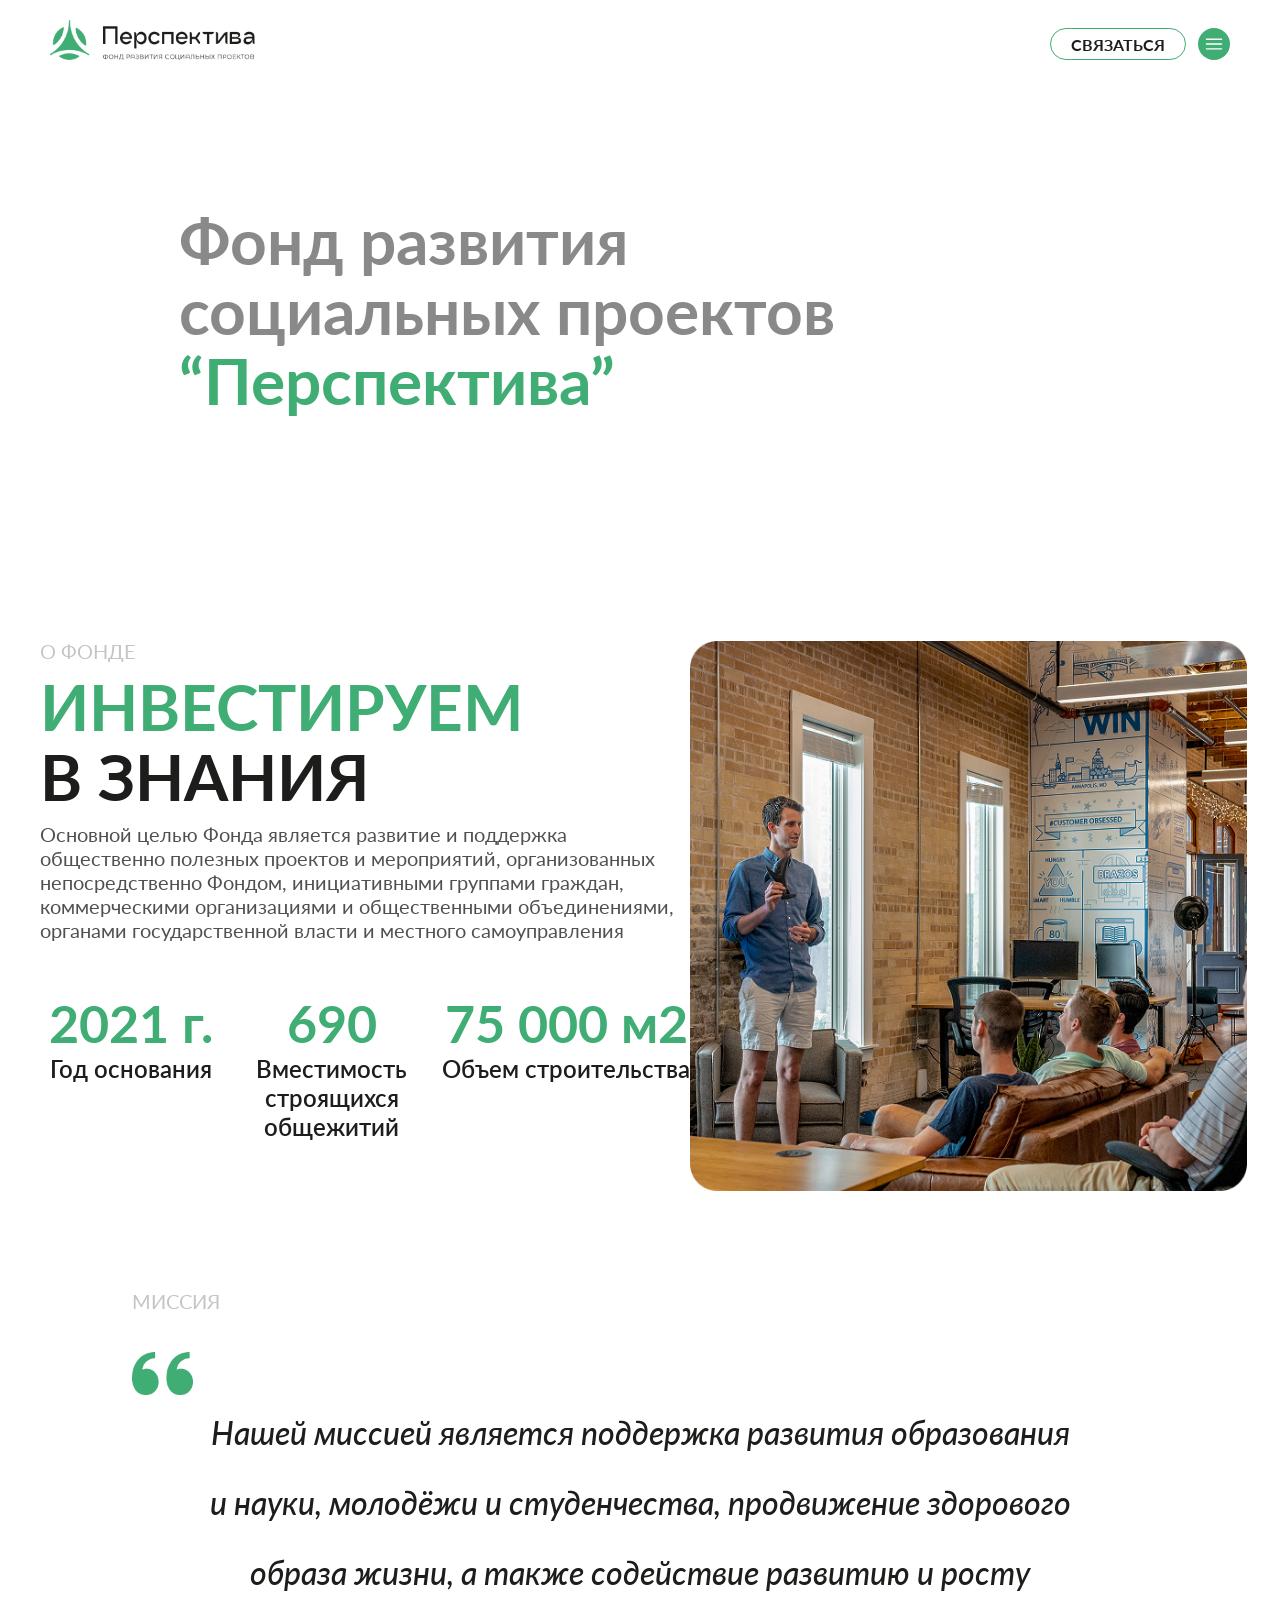
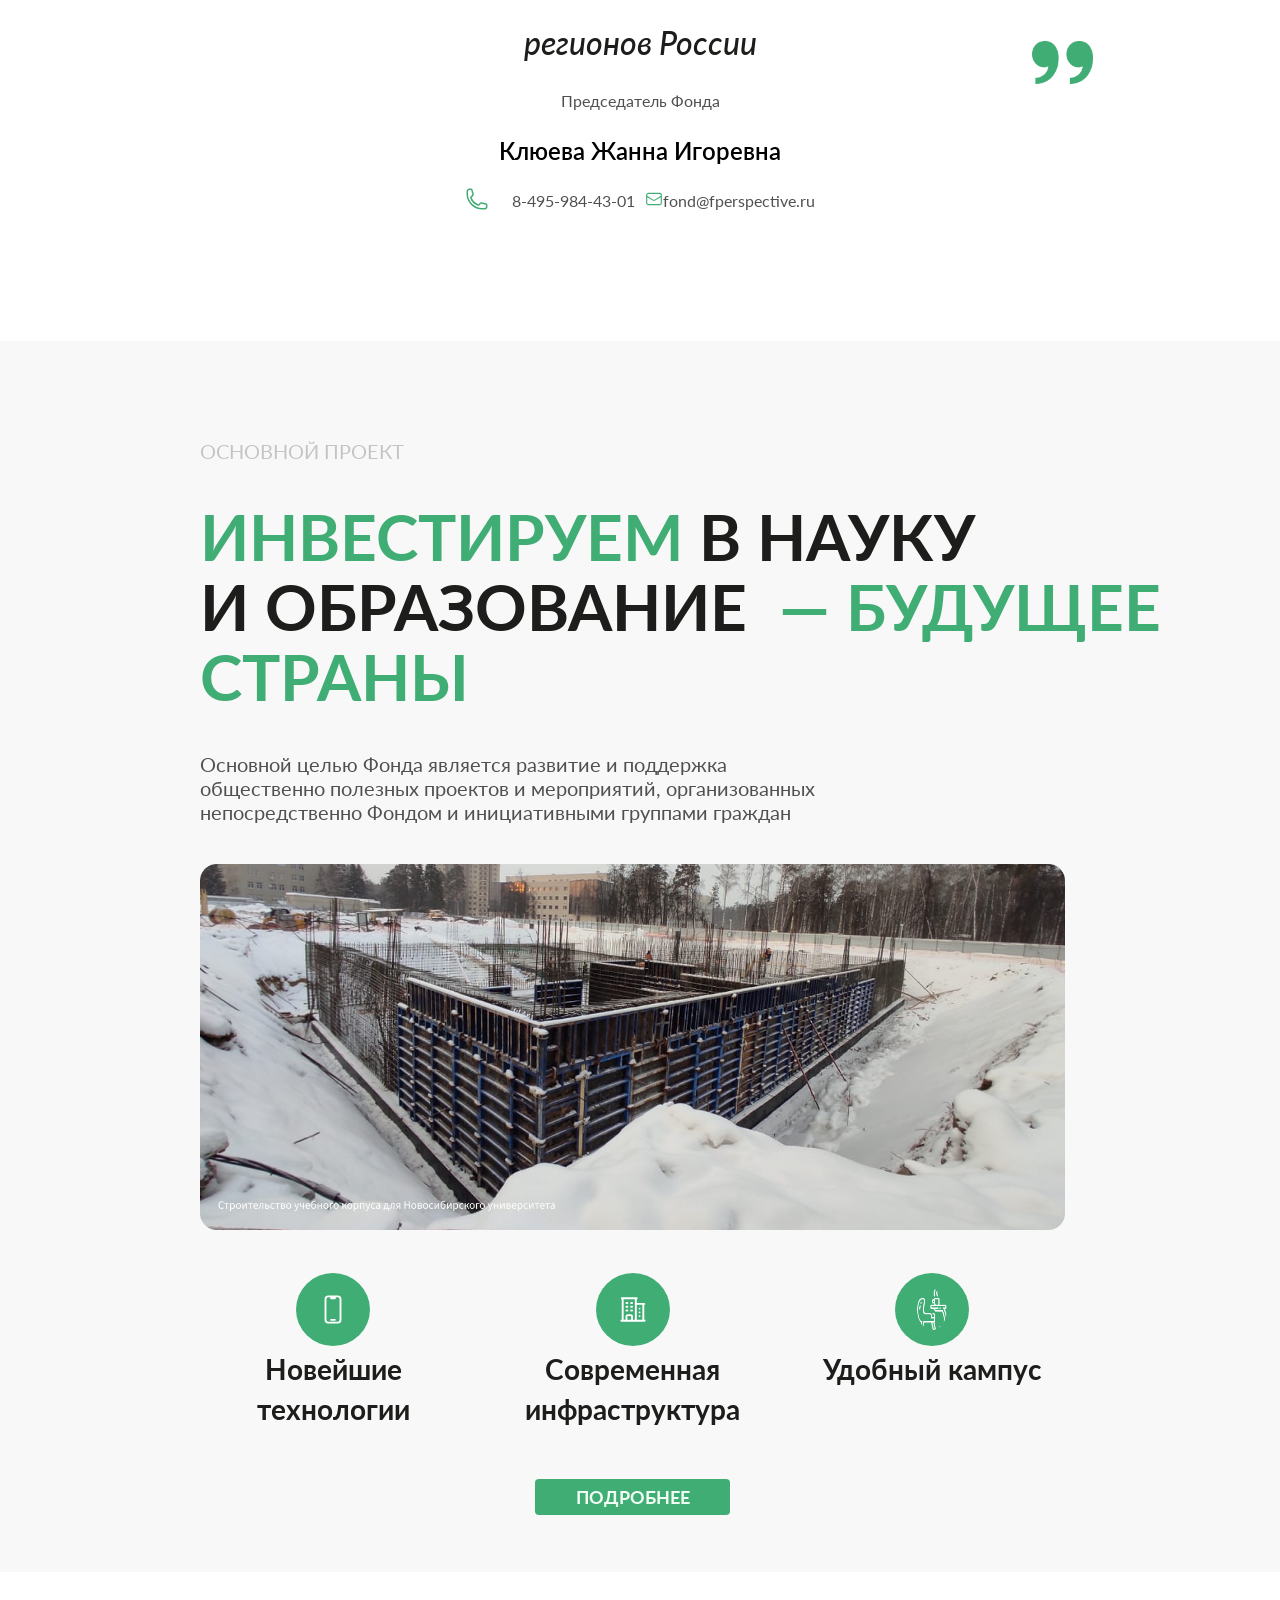
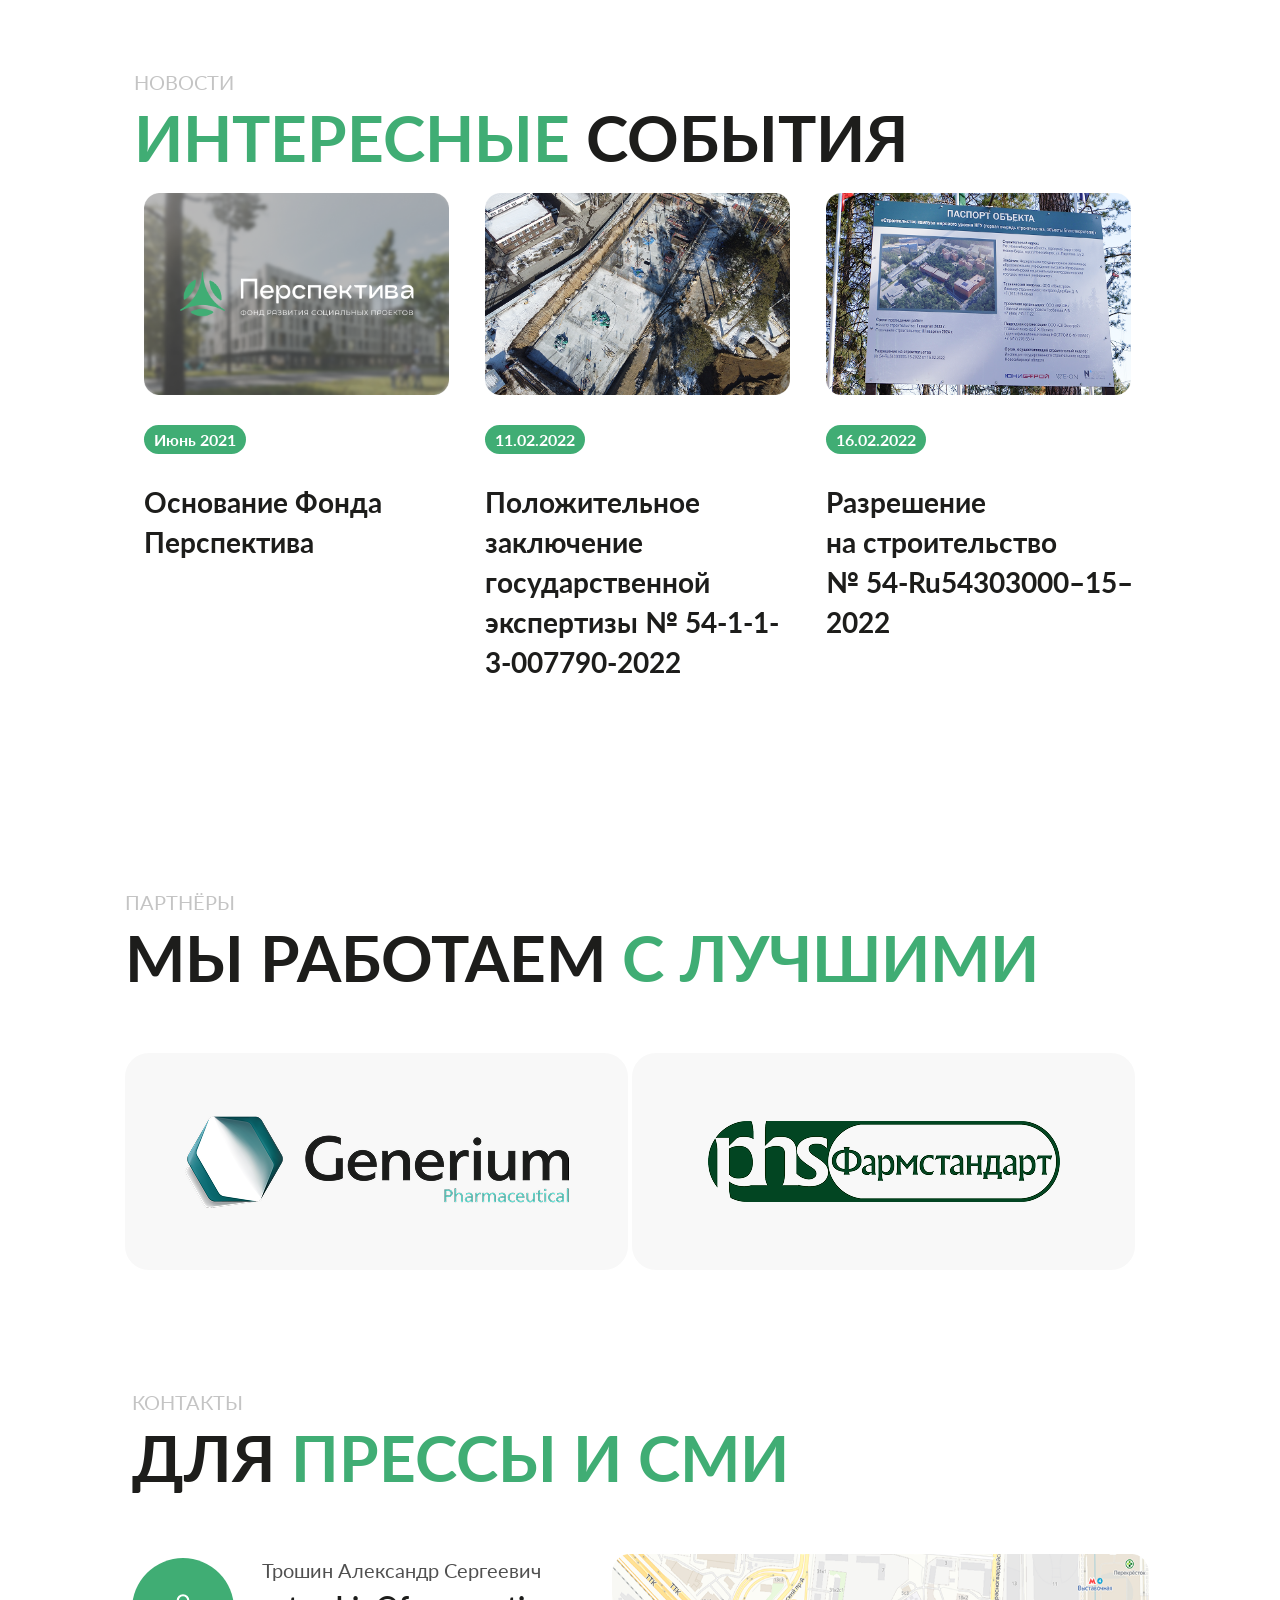
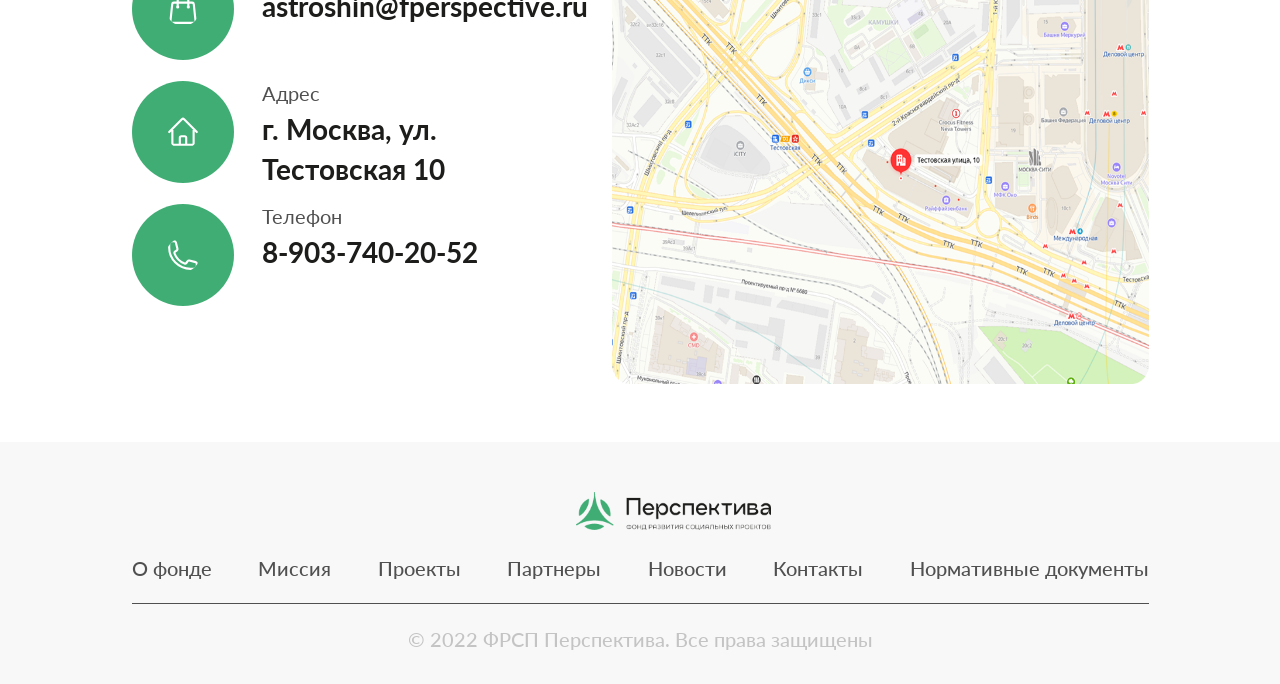
==== index.html @ 90fdb2c3 "nines commit" ====
<!doctype html>
<html lang="en">
  <head>
    <meta charset="UTF-8" />
    <meta name="viewport" content="width=device-width, initial-scale=1.0" />
    <title>Перспектива</title>
    <link rel="stylesheet" href="./style.css" />
    <link rel="icon" href="./icon.png" />
  </head>
  <body>
    <div class="head">
      <img src="./Group 4194.png" alt="icon" class="icon" />

      <div class="header">
        <button class="cvyaz">Cвязаться</button>

        <svg
          xmlns="http://www.w3.org/2000/svg"
          fill="none"
          viewBox="0 0 24 24"
          stroke-width="1.5"
          stroke="currentColor"
          class="size-6"
        >
          <path
            stroke-linecap="round"
            stroke-linejoin="round"
            d="M3.75 6.75h16.5M3.75 12h16.5m-16.5 5.25h16.5"
          />
        </svg>
      </div>
    </div>

    <div class="fond">
      <h1>Фонд развития социальных проектов <b>“Перспектива”</b></h1>
    </div>

    <div class="invest">
      <div class="text">
        <span class="ofonde">о фонде</span>
        <p class="h1"><b>инвестируем</b> в знания</p>
        <p class="typography">
          Основной целью Фонда является развитие и поддержка общественно
          полезных проектов и мероприятий, организованных непосредственно
          Фондом, инициативными группами граждан, коммерческими организациями
          и общественными объединениями, органами государственной власти
          и местного самоуправления
        </p>

        <div class="year">
          <div class="year1">
            <span class="number">2021 г.</span>
            <span class="informat">Год основания</span>
          </div>

          <div class="year2">
            <span class="number">690</span>
            <span class="informat">Вместимость строящихся общежитий</span>
          </div>

          <div class="year3">
            <span class="number">75 000 м2</span>
            <span class="informat">Объем строительства</span>
          </div>
        </div>
      </div>

      <img src="./Rectangle 6.png" alt="" />
    </div>

    <div class="mission">
      <span class="ofonde">МИССИЯ</span><br />
      <img src="./“.png" alt="" class="kovickhka" />

      <div class="we">
        <span class="our"
          >Нашей миссией является поддержка развития образования и науки,
          молодёжи и студенчества, продвижение здорового образа жизни, а также
          содействие развитию и росту регионов России</span
        >
      </div>
      <img src="./“ (1).png" alt="" class="kovickhka two" />

      <div class="kontakt">
        <p class="predced">Председатель Фонда</p>
        <p class="name">Клюева Жанна Игоревна</p>

        <div class="contacts">
          <div class="contakt">
            <svg
              xmlns="http://www.w3.org/2000/svg"
              fill="none"
              viewBox="0 0 24 24"
              stroke-width="1.5"
              stroke="currentColor"
              class="size-5"
            >
              <path
                stroke-linecap="round"
                stroke-linejoin="round"
                d="M2.25 6.75c0 8.284 6.716 15 15 15h2.25a2.25 2.25 0 0 0 2.25-2.25v-1.372c0-.516-.351-.966-.852-1.091l-4.423-1.106c-.44-.11-.902.055-1.173.417l-.97 1.293c-.282.376-.769.542-1.21.38a12.035 12.035 0 0 1-7.143-7.143c-.162-.441.004-.928.38-1.21l1.293-.97c.363-.271.527-.734.417-1.173L6.963 3.102a1.125 1.125 0 0 0-1.091-.852H4.5A2.25 2.25 0 0 0 2.25 4.5v2.25Z"
              />
            </svg>
            <span class="kantakt">8-495-984-43-01</span>
          </div>

          <div class="contakt">
            <svg
              xmlns="http://www.w3.org/2000/svg"
              fill="none"
              viewBox="0 0 24 24"
              stroke-width="1.5"
              stroke="currentColor"
              class="size-5"
            >
              <path
                stroke-linecap="round"
                stroke-linejoin="round"
                d="M21.75 6.75v10.5a2.25 2.25 0 0 1-2.25 2.25h-15a2.25 2.25 0 0 1-2.25-2.25V6.75m19.5 0A2.25 2.25 0 0 0 19.5 4.5h-15a2.25 2.25 0 0 0-2.25 2.25m19.5 0v.243a2.25 2.25 0 0 1-1.07 1.916l-7.5 4.615a2.25 2.25 0 0 1-2.36 0L3.32 8.91a2.25 2.25 0 0 1-1.07-1.916V6.75"
              />
            </svg>

            <span class="kantakt">fond@fperspective.ru</span>
          </div>
        </div>
      </div>
    </div>

    <div class="sciance">
      <span class="ofonde margin">ОСНОВНОЙ ПРОЕКТ</span>
      <p class="h1 mar">
        <b>Инвестируем</b> в науку и образование <b> — будущее страны</b>
      </p>
      <p class="osnova">
        Основной целью Фонда является развитие и поддержка общественно полезных
        проектов и мероприятий, организованных непосредственно Фондом
        и инициативными группами граждан
      </p>

      <img src="./Frame 51.png" alt="" class="Frame" />

      <div class="tech">
        <div class="techno">
          <svg
            xmlns="http://www.w3.org/2000/svg"
            fill="none"
            viewBox="0 0 24 24"
            stroke-width="1.5"
            stroke="currentColor"
            class="size-4"
          >
            <path
              stroke-linecap="round"
              stroke-linejoin="round"
              d="M10.5 1.5H8.25A2.25 2.25 0 0 0 6 3.75v16.5a2.25 2.25 0 0 0 2.25 2.25h7.5A2.25 2.25 0 0 0 18 20.25V3.75a2.25 2.25 0 0 0-2.25-2.25H13.5m-3 0V3h3V1.5m-3 0h3m-3 18.75h3"
            />
          </svg>

          <p class="tekh">Новейшие технологии</p>
        </div>

        <div class="techno">
          <svg
            xmlns="http://www.w3.org/2000/svg"
            fill="none"
            viewBox="0 0 24 24"
            stroke-width="1.5"
            stroke="currentColor"
            class="size-4"
          >
            <path
              stroke-linecap="round"
              stroke-linejoin="round"
              d="M2.25 21h19.5m-18-18v18m10.5-18v18m6-13.5V21M6.75 6.75h.75m-.75 3h.75m-.75 3h.75m3-6h.75m-.75 3h.75m-.75 3h.75M6.75 21v-3.375c0-.621.504-1.125 1.125-1.125h2.25c.621 0 1.125.504 1.125 1.125V21M3 3h12m-.75 4.5H21m-3.75 3.75h.008v.008h-.008v-.008Zm0 3h.008v.008h-.008v-.008Zm0 3h.008v.008h-.008v-.008Z"
            />
          </svg>

          <p class="tekh">Современная инфраструктура</p>

          <button class="podrobnee">Подробнее</button>
        </div>

        <div class="techno">
          <img src="./Group.png" alt="" class="size-4" />

          <p class="tekh">Удобный кампус</p>
        </div>
      </div>
    </div>

    <div class="cobitie">
      <span class="ofonde">Новости</span>
      <p class="h1"><b>иНТЕРЕСНЫЕ</b> СОБЫТИЯ</p>

      <div class="kartochki">
        <div class="karta">
          <img src="./Frame 4121.png" alt="" class="kartchka" />
          <span class="data">Июнь 2021</span>
          <p class="aboutdata">Основание Фонда Перспектива</p>
        </div>

        <div class="karta">
          <img src="./Rectangle 28.png" alt="" class="kartchka" />
          <span class="data">11.02.2022</span>
          <p class="aboutdata">
            Положительное заключение государственной экспертизы №
            54-1-1-3-007790-2022
          </p>
        </div>

        <div class="karta">
          <img src="./Rectangle 28 (1).png" alt="" class="kartchka" />
          <span class="data">16.02.2022</span>
          <p class="aboutdata">
            Разрешение на строительство № 54-Ru54303000–15–2022
          </p>
        </div>
      </div>
    </div>

    <div class="partnor">
      <span class="ofonde">Партнёры</span>
      <p class="h1">МЫ РАБОТАЕМ <b>С ЛУЧШИМИ</b></p>
      <div class="iconki">
        <div class="iconka">
          <img src="./generium_logo_pharm.png" alt="" />
        </div>

        <div class="iconka">
          <img src="./farmstandart.png" alt="" />
        </div>
      </div>
    </div>

    <div class="pressa">
      <span class="ofonde">кОНТАКТЫ</span>
      <p class="h1">Для <b>прессы и СМИ</b></p>

      <div class="koordinata">
        <div class="nomera">
          <div class="nomer">
            <svg
              xmlns="http://www.w3.org/2000/svg"
              fill="none"
              viewBox="0 0 24 24"
              stroke-width="1.5"
              stroke="currentColor"
              class="size-3"
            >
              <path
                stroke-linecap="round"
                stroke-linejoin="round"
                d="M15.75 10.5V6a3.75 3.75 0 1 0-7.5 0v4.5m11.356-1.993 1.263 12c.07.665-.45 1.243-1.119 1.243H4.25a1.125 1.125 0 0 1-1.12-1.243l1.264-12A1.125 1.125 0 0 1 5.513 7.5h12.974c.576 0 1.059.435 1.119 1.007ZM8.625 10.5a.375.375 0 1 1-.75 0 .375.375 0 0 1 .75 0Zm7.5 0a.375.375 0 1 1-.75 0 .375.375 0 0 1 .75 0Z"
              />
            </svg>

            <div class="adress">
              <span class="imya">Трошин Александр Сергеевич</span>
              <p class="aderss">astroshin@fperspective.ru</p>
            </div>
          </div>

          <div class="nomer four">
            <svg
              xmlns="http://www.w3.org/2000/svg"
              fill="none"
              viewBox="0 0 24 24"
              stroke-width="1.5"
              stroke="currentColor"
              class="size-3"
            >
              <path
                stroke-linecap="round"
                stroke-linejoin="round"
                d="m2.25 12 8.954-8.955c.44-.439 1.152-.439 1.591 0L21.75 12M4.5 9.75v10.125c0 .621.504 1.125 1.125 1.125H9.75v-4.875c0-.621.504-1.125 1.125-1.125h2.25c.621 0 1.125.504 1.125 1.125V21h4.125c.621 0 1.125-.504 1.125-1.125V9.75M8.25 21h8.25"
              />
            </svg>

            <div class="adress">
              <span class="imya">Адрес</span>
              <p class="aderss">
                г. Москва, ул. <br />
                Тестовская 10
              </p>
            </div>
          </div>

          <div class="nomer">
            <svg
              xmlns="http://www.w3.org/2000/svg"
              fill="none"
              viewBox="0 0 24 24"
              stroke-width="1.5"
              stroke="currentColor"
              class="size-3"
            >
              <path
                stroke-linecap="round"
                stroke-linejoin="round"
                d="M2.25 6.75c0 8.284 6.716 15 15 15h2.25a2.25 2.25 0 0 0 2.25-2.25v-1.372c0-.516-.351-.966-.852-1.091l-4.423-1.106c-.44-.11-.902.055-1.173.417l-.97 1.293c-.282.376-.769.542-1.21.38a12.035 12.035 0 0 1-7.143-7.143c-.162-.441.004-.928.38-1.21l1.293-.97c.363-.271.527-.734.417-1.173L6.963 3.102a1.125 1.125 0 0 0-1.091-.852H4.5A2.25 2.25 0 0 0 2.25 4.5v2.25Z"
              />
            </svg>

            <div class="adress">
              <span class="imya">Телефон</span>
              <p class="aderss">8-903-740-20-52</p>
            </div>
          </div>
        </div>

        <img src="./Rectangle 5 (1).png" alt="" class="map" />
      </div>
    </div>

    <div class="end">
      <img src="./logo full.png" alt="" class="logo_full" />

      <div class="sslki">
        <a href="">О фонде</a>
        <a href="">Миссия</a>
        <a href="./Project.html">Проекты</a>
        <a href="">Партнеры</a>
        <a href="">Новости</a>
        <a href="">Контакты</a>
        <a href="">Нормативные документы</a>
      </div>

      <p class="konec">© 2022 ФРСП Перспектива. Все права защищены</p>
    </div>
  </body>
</html>
---- style.css ----
@import url("https://fonts.googleapis.com/css2?family=Lato:ital,wght@0,100;0,300;0,400;0,700;0,900;1,100;1,300;1,400;1,700;1,900&family=Montserrat:ital,wght@0,100..900;1,100..900&family=Poppins:ital,wght@0,100;0,200;0,300;0,400;0,500;0,600;0,700;0,800;0,900;1,100;1,200;1,300;1,400;1,500;1,600;1,700;1,800;1,900&display=swap");
* {
  margin: 0;
  font-family: "Lato", sans-serif;
}
.head {
  width: 100%;
  height: 60px;
  display: flex;
  align-items: end;
  margin-bottom: 20px;
  justify-content: space-between;
}
.icon {
  width: 205px;
  height: 40px;
  margin-left: 50px;
}
.header {
  width: 180px;
  height: 32px;
  display: flex;
  justify-content: space-between;
  margin-right: 50px;
}
.cvyaz {
  border-radius: 40px;
  background-color: inherit;
  text-transform: uppercase;
  border: 1px solid #40ad74;
  font-size: 16px;
  font-weight: 700;
  color: #1d1d1b;
  letter-spacing: 5%;
  padding: 6px 20px;
}
.size-6 {
  color: #ffffff;
  border-radius: 50%;
  background-color: #40ad74;
  padding: 5px;
}
.fond {
  width: 1222px;
  height: 461px;
  display: flex;
  align-items: center;
  margin: auto;
  border-radius: 30px;
  background-size: cover;
  background-attachment: fixed;
  background-image: url("./Rectangle 5.png");
}
h1 {
  width: 750px;
  color: #8a8989;
  font-size: 64px;
  font-weight: 700;
  line-height: 70px;
  margin-left: 150px;
}
b {
  color: #40ad74;
  font-weight: 700;
}
.invest {
  margin: auto;
  width: 1200px;
  height: 550px;
  display: flex;
  margin-top: 100px;
  margin-bottom: 100px;
  justify-content: space-between;
}
.text {
  width: 650px;
  height: 550px;
}
.ofonde {
  font-size: 20px;
  font-weight: 400;
  letter-spacing: 60%;
  line-height: 100%;
  color: #c4c4c4;
  text-transform: uppercase;
}
.h1 {
  text-transform: uppercase;
  font-size: 64px;
  font-weight: 700;
  line-height: 70px;
  color: #1d1d1b;
  margin-top: 10px;
  margin-bottom: 10px;
}
.typography {
  font-size: 20px;
  font-weight: 400;
  line-height: 24px;
  color: #505050;
}
.year {
  width: 650px;
  height: 160px;
  display: flex;
  margin-top: 50px;
  justify-content: space-between;
}
.year1 {
  width: 181px;
  height: 150px;
  text-align: center;
}
.number {
  font-size: 52px;
  font-weight: 700;
  color: #40ad74;
}
.informat {
  font-size: 24px;
  font-weight: 600;
  color: #1d1d1b;
}
.year2 {
  width: 192px;
  height: 150px;
  text-align: center;
}
.year3 {
  width: 248px;
  height: 150px;
  text-align: center;
}
.mission {
  width: 1017px;
  height: 550px;
  margin: auto;
  margin-bottom: 100px;
}
.kovickhka {
  width: 61px;
  height: 43px;
  margin-top: 40px;
}
.we {
  width: 900px;
  height: 270px;
  text-align: center;
  margin: auto;
}
.our {
  font-size: 32px;
  font-weight: 500;
  line-height: 70px;
  font-style: italic;
  color: #1d1d1b;
}
.two {
  margin-left: 900px;
  margin-top: -50px;
}
.kontakt {
  width: 350px;
  height: 150px;
  margin: auto;
}
.predced {
  font-size: 16px;
  font-weight: 400;
  text-align: center;
  line-height: 28px;
  color: #505050;
}
.name {
  color: #000;
  font-size: 24px;
  margin-top: 20px;
  font-weight: 600;
  line-height: 32px;
  margin-bottom: 20px;
  text-align: center;
}
.contacts {
  width: 350px;
  height: 30px;
  display: flex;
  justify-content: space-between;
}
.contakt {
  width: 170px;
  height: 30px;
  display: flex;
  justify-content: space-between;
  align-content: center;
}
.size-5 {
  width: 24px;
  height: 24px;
  color: #40ad74;
}
.kantakt {
  font-size: 16px;
  font-weight: 400;
  color: #505050;
  line-height: 28px;
}
.sciance {
  width: 100%;
  height: 1031px;
  padding: 100px 0px;
  background-color: #f8f8f8;
}
.margin {
  margin-left: 200px;
  margin-bottom: 40px;
}
.mar {
  width: 1065px;
  margin: 40px 0px;
  margin-left: 200px;
}
.osnova {
  width: 650px;
  color: #505050;
  font-size: 20px;
  font-weight: 400;
  line-height: 24px;
  margin-left: 200px;
  margin-bottom: 40px;
}
.Frame {
  width: 865px;
  margin-left: 200px;
  margin-bottom: 40px;
}
.tech {
  width: 865px;
  height: 242px;
  display: flex;
  justify-content: space-between;
  margin-left: 200px;
}
.techno {
  width: 266px;
  height: 242px;
  text-align: center;
}
.size-4 {
  width: 30px;
  height: 41px;
  color: #ffffff;
  padding: 16px 22px;
  border-radius: 50%;
  background-color: #40ad74;
}
.tekh {
  font-size: 28px;
  font-weight: 700;
  line-height: 40px;
  color: #1d1d1b;
  text-align: center;
}
.podrobnee {
  width: 195px;
  height: 36px;
  background-color: #40ad74;
  text-transform: uppercase;
  font-size: 18px;
  font-weight: 700;
  color: #f0fdf4;
  line-height: 28px;
  border: none;
  border-radius: 4px;
  margin-top: 50px;
}
.dwa {
  margin-left: 200px;
}
.kartochki {
  width: 1013px;
  height: 500px;
  display: flex;
  justify-content: space-between;
}
.karta {
  width: 311px;
  height: 490px;
  padding: 10px;
}
.kartchka {
  width: 305px;
  height: 202px;
  margin-bottom: 30px;
}
.data {
  font-weight: 700;
  font-size: 16px;
  color: #ffffff;
  padding: 5px 10px;
  line-height: 24px;
  border-radius: 21px;
  background-color: #40ad74;
}
.aboutdata {
  font-weight: 700;
  font-size: 28px;
  line-height: 40px;
  color: #1d1d1b;
  margin-top: 30px;
}
.cobitie {
  width: 1013px;
  height: 620px;
  margin: auto;
  margin-top: 100px;
}
.partnor {
  width: 1030px;
  height: 400px;
  margin: auto;
  margin-top: 200px;
  margin-bottom: 100px;
}
.iconki {
  width: 1010px;
  height: 217px;
  display: flex;
  justify-content: space-between;
}
.iconka {
  width: 503px;
  height: 217px;
  border-radius: 24px;
  margin-top: 50px;
  background-color: #f8f8f8;
  flex-direction: row;
  display: flex;
  justify-content: center;
  align-items: center;
}
.pressa {
  width: 1017px;
  height: 650px;
  margin: auto;
}
.koordinata {
  width: 1017px;
  height: 430px;
  margin: 61px 0px;
  display: flex;
}
.nomera {
  width: 480px;
  height: 356px;
  display: flex;
  flex-direction: column;
}
.nomer {
  width: 480px;
  height: 110px;
  display: flex;
  align-items: center;
  justify-content: space-between;
}
.size-3 {
  width: 34px;
  height: 34px;
  color: #ffffff;
  background-color: #40ad74;
  border-radius: 50%;
  padding: 34px;
}
.adress {
  width: 350px;
  height: 110px;
}
.imya {
  font-weight: 400;
  font-size: 20px;
  line-height: 32px;
  color: #505050;
}
.aderss {
  font-weight: 700;
  font-size: 28px;
  line-height: 40px;
  color: #1d1d1b;
}
.four {
  margin: 13px 0px;
}
.map {
  width: 537px;
  height: 430px;
}
.end {
  width: 100%;
  height: 142px;
  padding: 50px 0px;
  background-color: #f8f8f8;
}
.logo_full {
  width: 195px;
  margin-left: 45%;
}
.sslki {
  width: 1017px;
  height: 50px;
  display: flex;
  margin: auto;
  margin-top: 20px;
  align-items: flex-start;
  justify-content: space-between;
  border-bottom: 1px solid #505050;
}
a {
  font-size: 20px;
  color: #505050;
  font-weight: 500;
  line-height: 30px;
  text-decoration: none;
}
.konec {
  font-weight: 500;
  font-size: 20px;
  line-height: 30px;
  text-align: center;
  color: #c4c4c4;
  margin: 20px 0px;
}
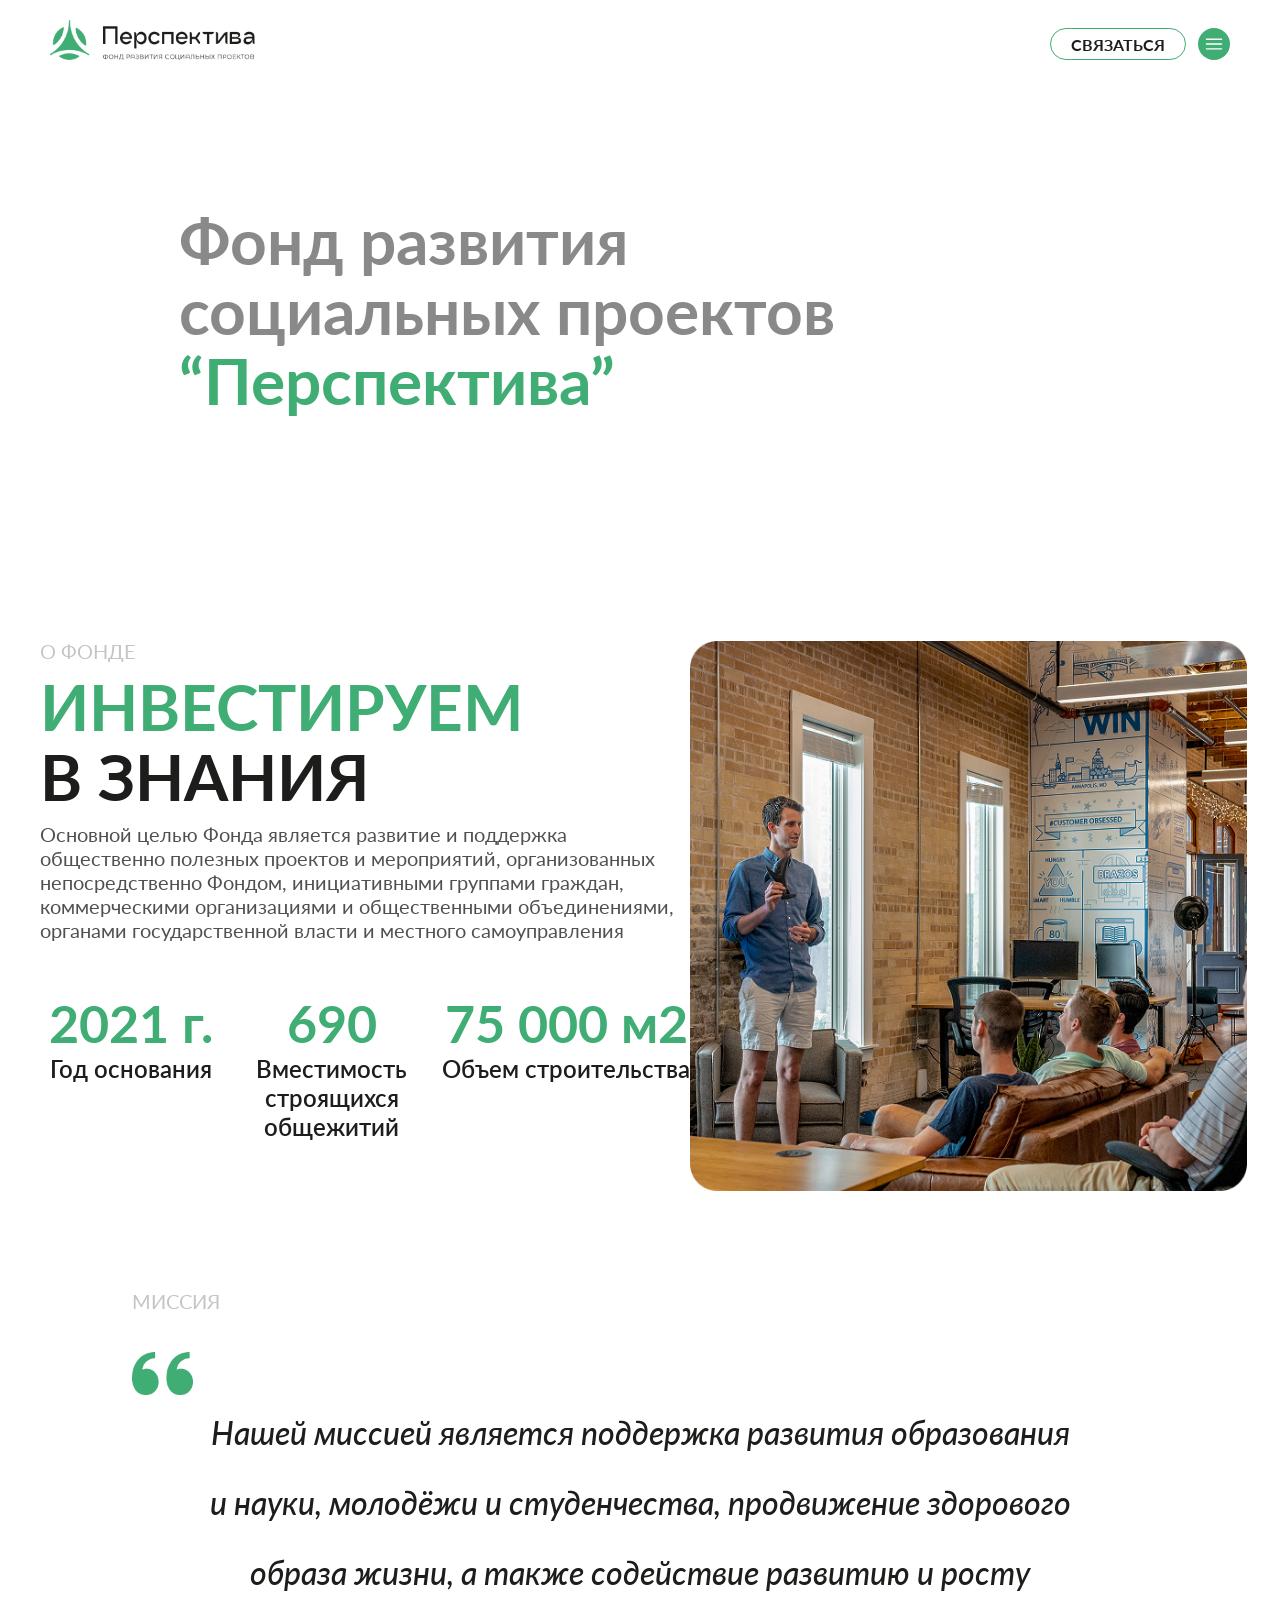
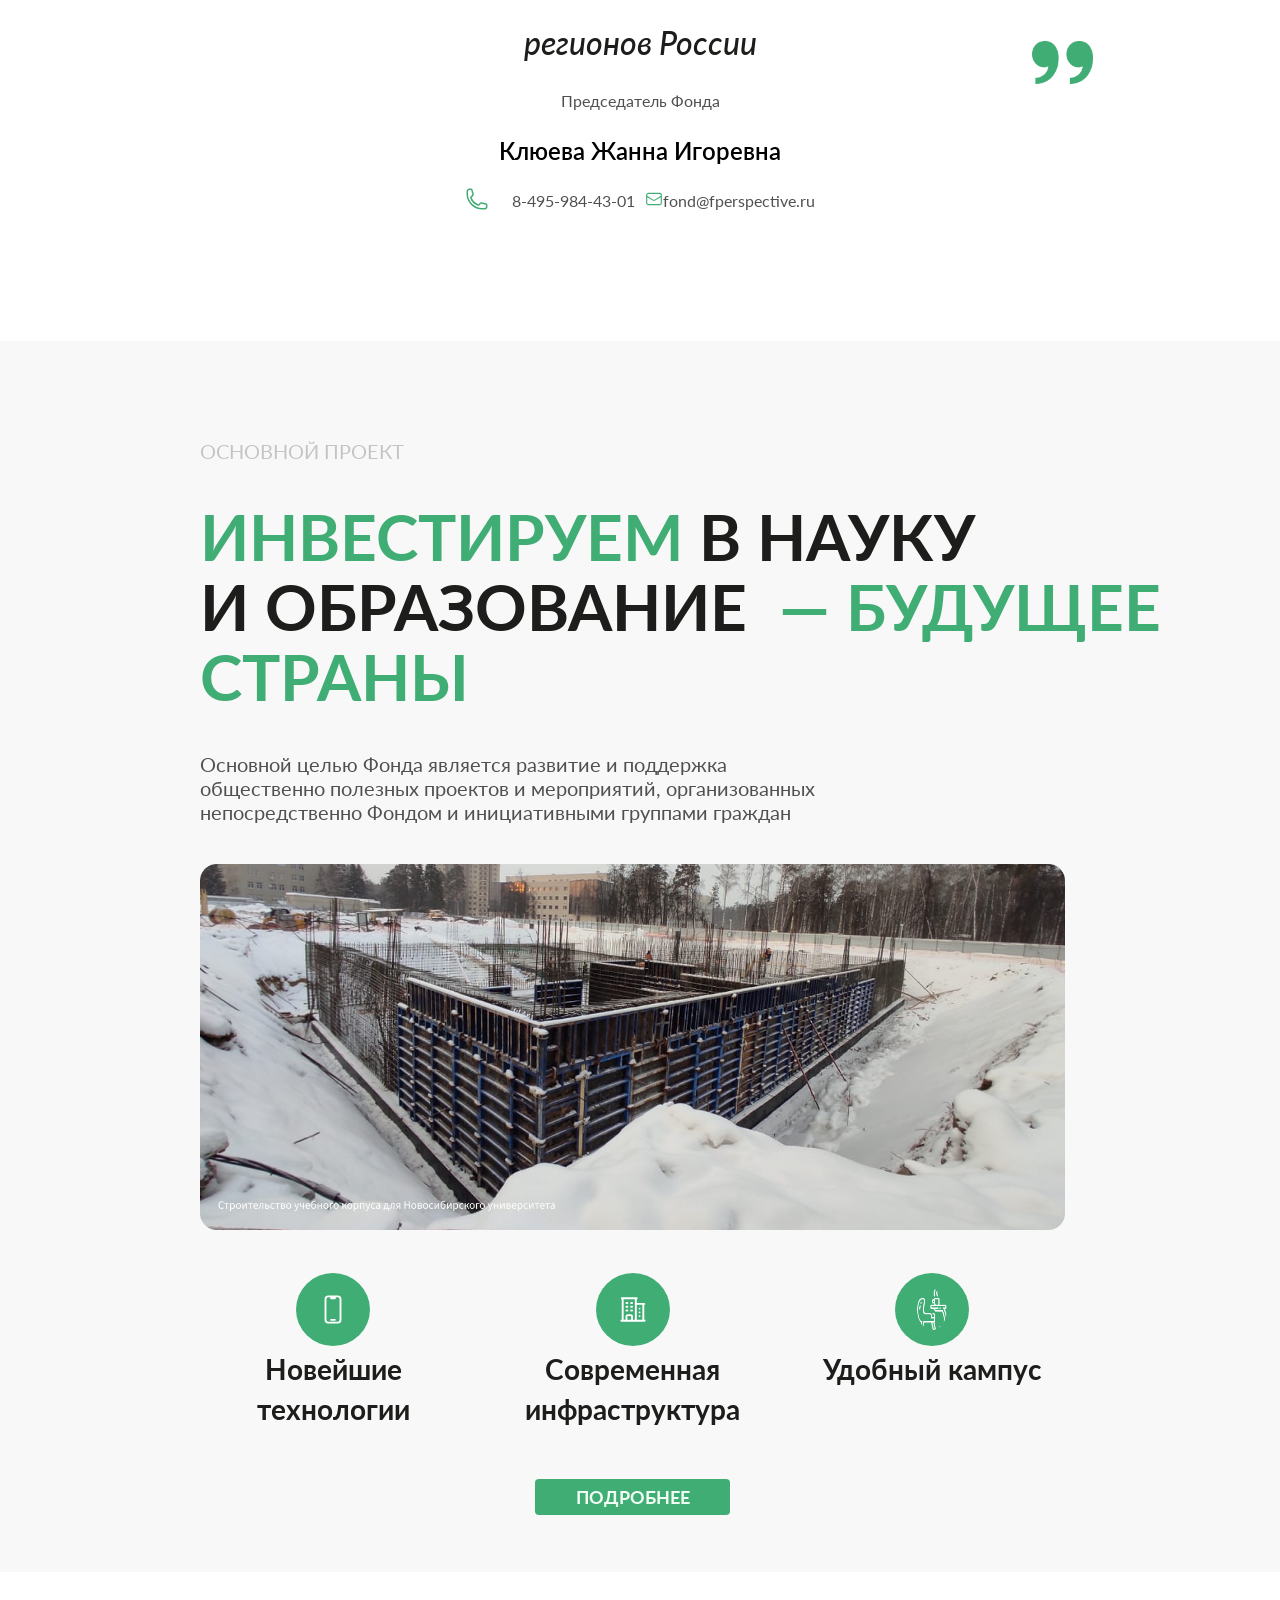
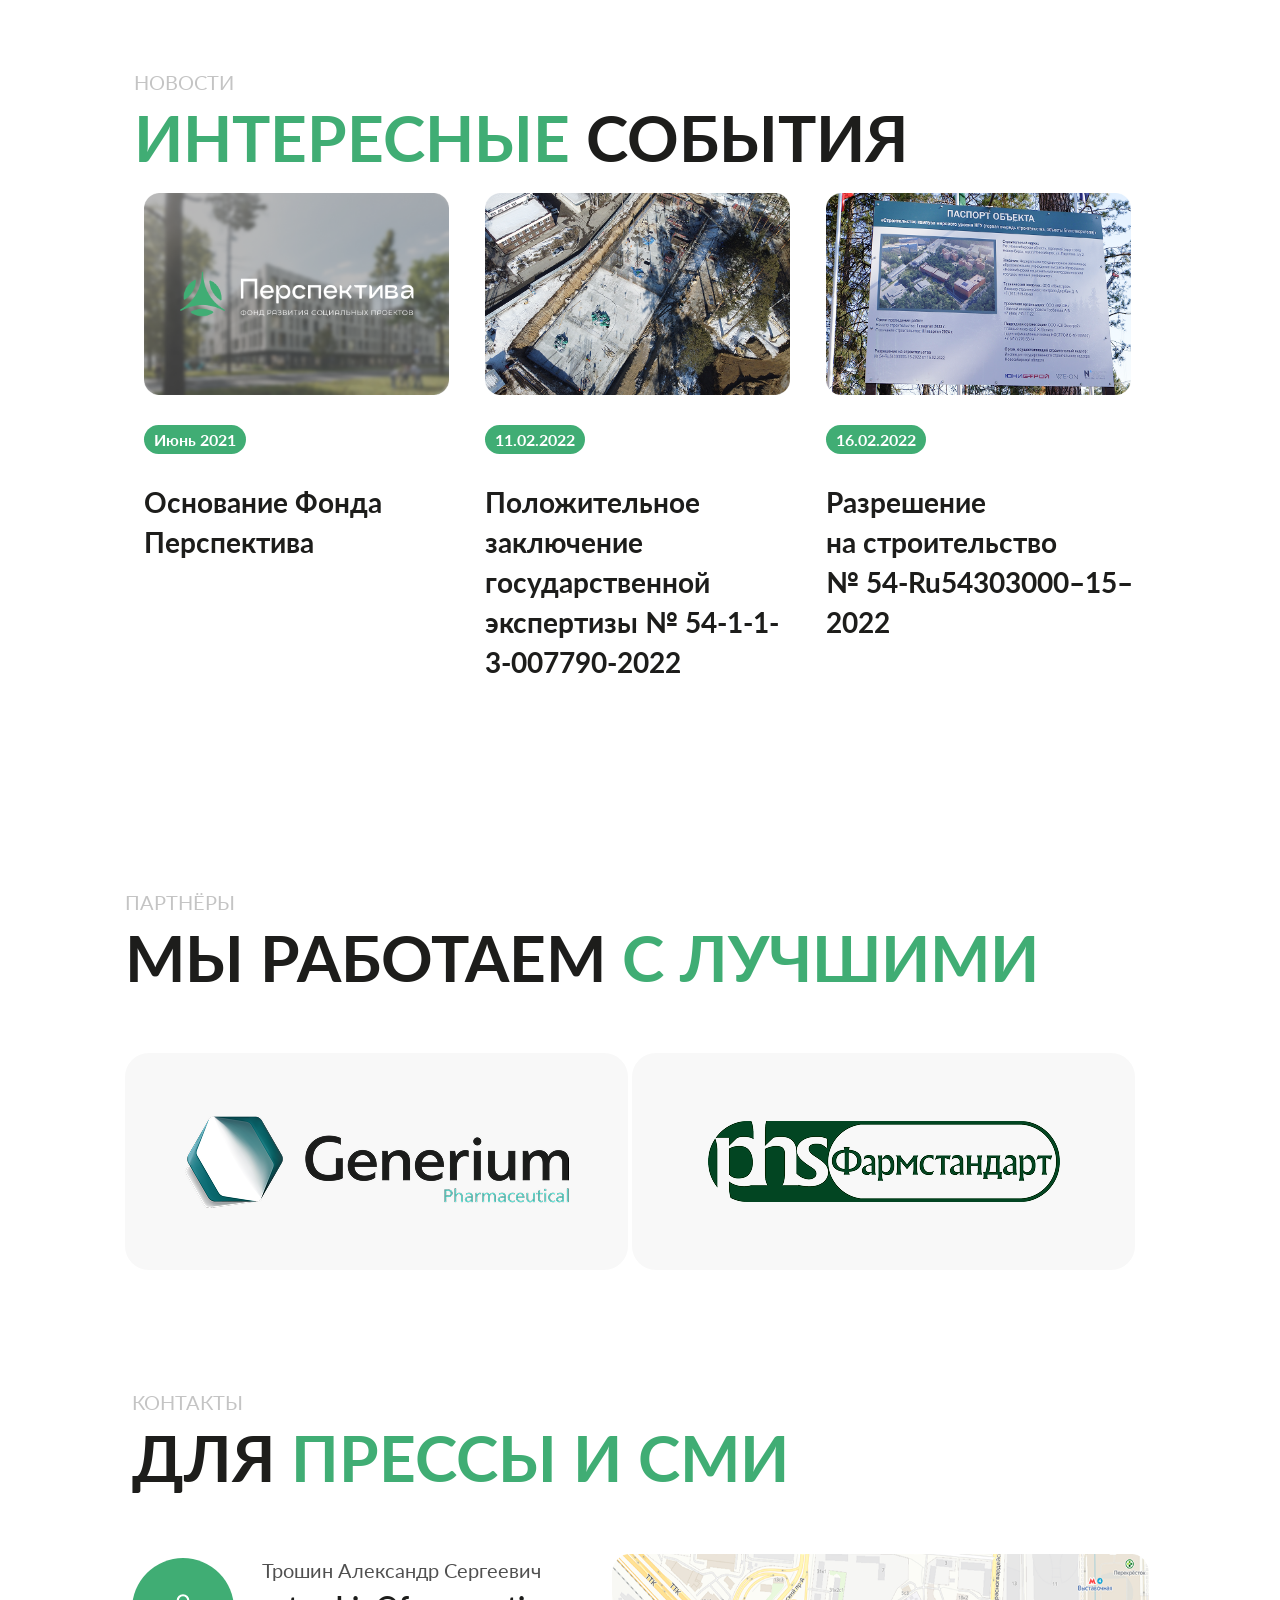
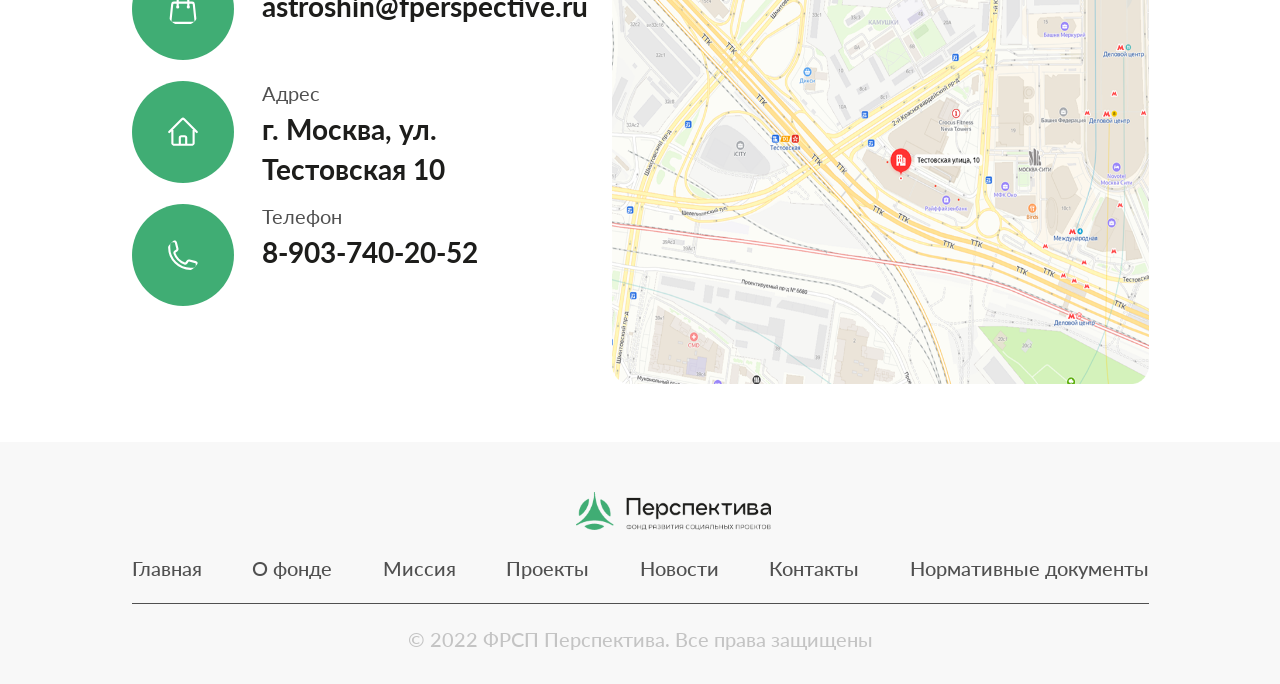
==== commit d23df040: "tens commit" ====
--- a/index.html
+++ b/index.html
@@ -316,10 +316,10 @@
       <img src="./logo full.png" alt="" class="logo_full" />
 
       <div class="sslki">
+        <a href="./index.html">Главная</a>
         <a href="">О фонде</a>
         <a href="">Миссия</a>
         <a href="./Project.html">Проекты</a>
-        <a href="">Партнеры</a>
         <a href="">Новости</a>
         <a href="">Контакты</a>
         <a href="">Нормативные документы</a>
